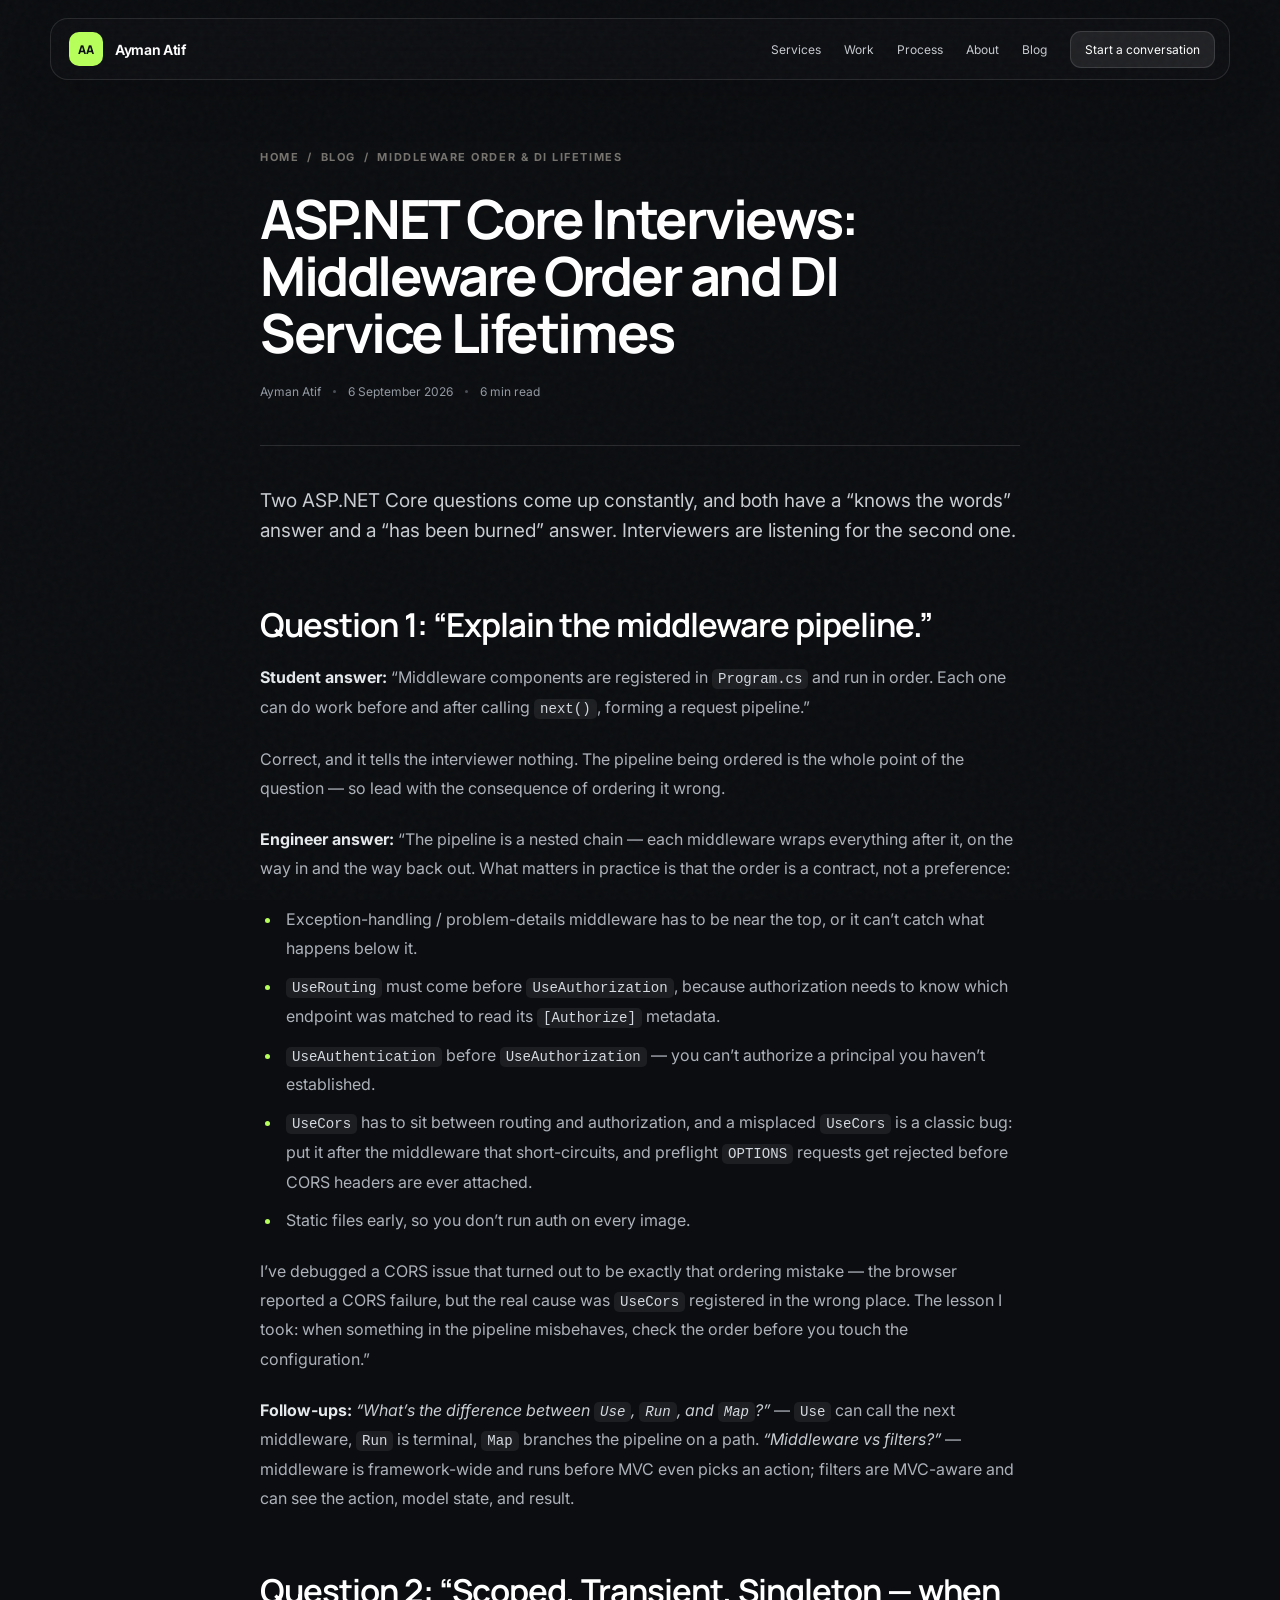
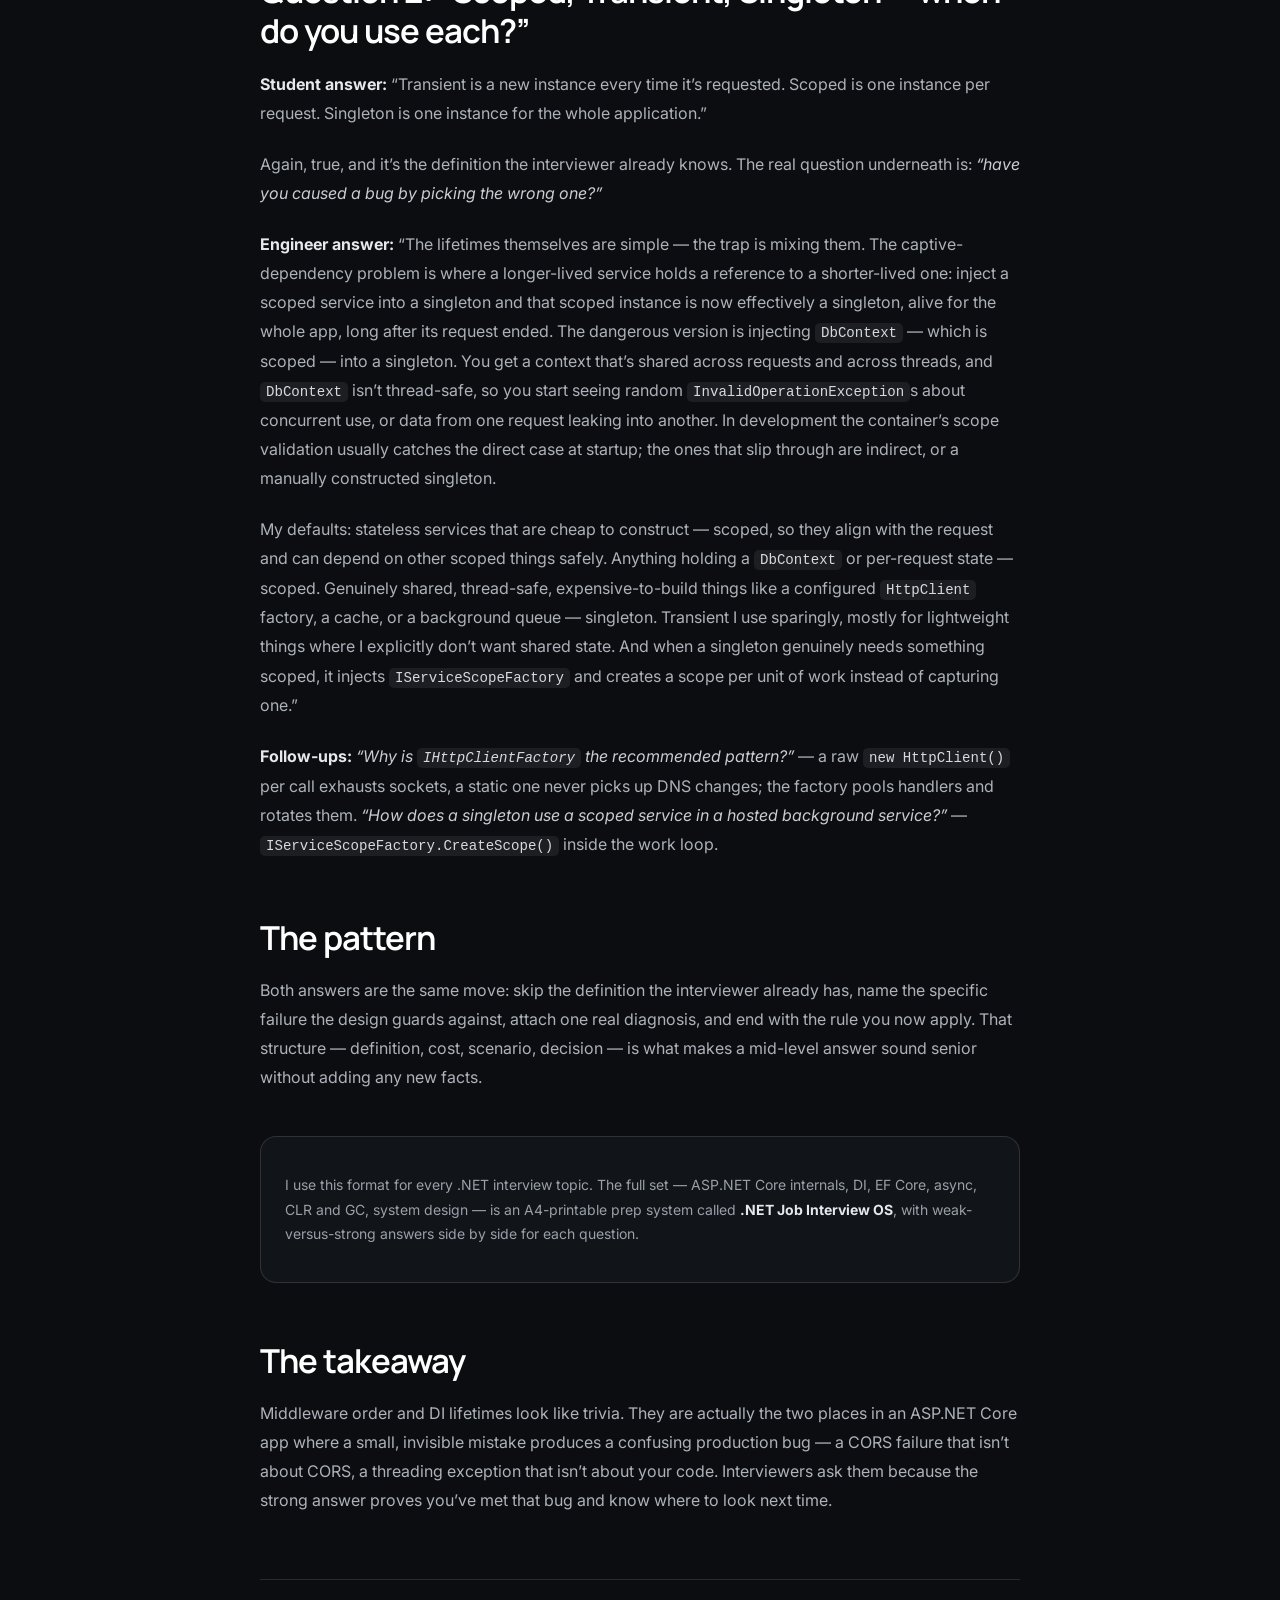
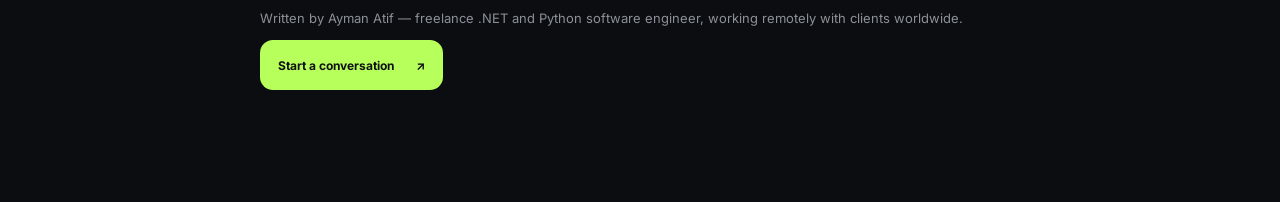
==== blog/aspnet-core-middleware-order-di-lifetimes/index.html @ d386cca2 "Add files via upload" ====
<!doctype html>
<html lang="en">
<head>
  <meta charset="utf-8" />
  <meta name="viewport" content="width=device-width, initial-scale=1" />
  <meta name="description" content="Two ASP.NET Core interview questions that expose whether you have shipped: the middleware pipeline order, and DI service lifetimes with captive dependencies. The trade-off answers that sound senior." />
  <meta name="author" content="Ayman Atif" />
  <meta name="robots" content="index, follow, max-image-preview:large, max-snippet:-1" />
  <meta name="color-scheme" content="dark light" />
  <meta name="theme-color" content="#0b0d10" />
  <meta name="keywords" content="ASP.NET Core middleware order, middleware pipeline interview question, DI service lifetimes, scoped vs transient vs singleton, captive dependency, senior .NET interview" />
  <link rel="canonical" href="https://ayman-atif.vercel.app/blog/aspnet-core-middleware-order-di-lifetimes/" />

  <meta property="og:type" content="article" />
  <meta property="og:locale" content="en_US" />
  <meta property="og:site_name" content="Ayman Atif Portfolio" />
  <meta property="og:url" content="https://ayman-atif.vercel.app/blog/aspnet-core-middleware-order-di-lifetimes/" />
  <meta property="og:title" content="ASP.NET Core Interviews: Middleware Order and DI Lifetimes" />
  <meta property="og:description" content="Two questions that expose whether you have shipped: the middleware pipeline order and service lifetimes with captive dependencies." />
  <meta property="og:image" content="https://ayman-atif.vercel.app/assets/img/ayman-atif.jpg" />
  <meta property="article:published_time" content="2026-09-06" />
  <meta property="article:modified_time" content="2026-09-06" />
  <meta property="article:author" content="Ayman Atif" />
  <meta property="article:section" content="Software Engineering" />
  <meta property="article:tag" content=".NET" />
  <meta property="article:tag" content="ASP.NET Core" />
  <meta property="article:tag" content="Technical interviews" />
  <meta name="twitter:card" content="summary_large_image" />
  <meta name="twitter:title" content="ASP.NET Core Interviews: Middleware Order and DI Lifetimes" />
  <meta name="twitter:description" content="Two questions that expose whether you have shipped: the middleware pipeline order and service lifetimes with captive dependencies." />
  <meta name="twitter:image" content="https://ayman-atif.vercel.app/assets/img/ayman-atif.jpg" />

  <title>ASP.NET Core Interviews: Middleware Order and DI Lifetimes</title>

  <link rel="icon" href="../../assets/img/favicon.svg" type="image/svg+xml" />
  <link rel="preconnect" href="https://fonts.googleapis.com" />
  <link rel="preconnect" href="https://fonts.gstatic.com" crossorigin />
  <link href="https://fonts.googleapis.com/css2?family=Inter:wght@400;500;600;700&family=Manrope:wght@500;600;700;800&display=swap" rel="stylesheet" />
  <link rel="stylesheet" href="../../assets/css/styles.css" />
  <link rel="stylesheet" href="../../assets/css/blog.css" />

  <script type="application/ld+json">
  {
    "@context": "https://schema.org",
    "@type": "BlogPosting",
    "@id": "https://ayman-atif.vercel.app/blog/aspnet-core-middleware-order-di-lifetimes/#article",
    "headline": "ASP.NET Core Interviews: Middleware Order and DI Service Lifetimes",
    "description": "Two ASP.NET Core interview questions that expose whether you have shipped: the middleware pipeline order, and DI service lifetimes with captive dependencies. The trade-off answers that sound senior.",
    "image": "https://ayman-atif.vercel.app/assets/img/ayman-atif.jpg",
    "datePublished": "2026-09-06",
    "dateModified": "2026-09-06",
    "wordCount": 1350,
    "inLanguage": "en",
    "url": "https://ayman-atif.vercel.app/blog/aspnet-core-middleware-order-di-lifetimes/",
    "author": {
      "@type": "Person",
      "name": "Ayman Atif",
      "url": "https://ayman-atif.vercel.app/",
      "jobTitle": "Freelance Software Engineer",
      "sameAs": [
        "https://www.linkedin.com/in/a95yman/",
        "https://github.com/i95compile",
        "https://medium.com/@a95yman"
      ]
    },
    "publisher": {
      "@type": "Person",
      "name": "Ayman Atif",
      "url": "https://ayman-atif.vercel.app/"
    },
    "mainEntityOfPage": { "@type": "WebPage", "@id": "https://ayman-atif.vercel.app/blog/aspnet-core-middleware-order-di-lifetimes/" },
    "isPartOf": { "@type": "Blog", "@id": "https://ayman-atif.vercel.app/blog/#blog" },
    "keywords": ["ASP.NET Core middleware order", "middleware pipeline", "DI service lifetimes", "scoped vs transient vs singleton", "captive dependency"],
    "articleSection": "Software Engineering"
  }
  </script>
  <script type="application/ld+json">
  {
    "@context": "https://schema.org",
    "@type": "BreadcrumbList",
    "itemListElement": [
      { "@type": "ListItem", "position": 1, "name": "Home", "item": "https://ayman-atif.vercel.app/" },
      { "@type": "ListItem", "position": 2, "name": "Blog", "item": "https://ayman-atif.vercel.app/blog/" },
      { "@type": "ListItem", "position": 3, "name": "ASP.NET Core Interviews: Middleware Order and DI Lifetimes", "item": "https://ayman-atif.vercel.app/blog/aspnet-core-middleware-order-di-lifetimes/" }
    ]
  }
  </script>
</head>
<body>
  <a class="skip-link" href="#main-content">Skip to main content</a>
  <div class="noise" aria-hidden="true"></div>
  <div class="cursor-glow" aria-hidden="true"></div>

  <header class="site-header">
    <a class="brand" href="../../index.html" aria-label="Ayman Atif, home">
      <span class="brand-mark" aria-hidden="true">AA</span>
      <span class="brand-copy">Ayman Atif</span>
    </a>
    <nav class="nav" aria-label="Primary navigation">
      <a href="../../index.html#services">Services</a>
      <a href="../../index.html#work">Work</a>
      <a href="../../index.html#process">Process</a>
      <a href="../../index.html#about">About</a>
      <a href="../index.html">Blog</a>
      <a class="nav-cta" href="../../index.html#contact">Start a conversation</a>
    </nav>
    <button class="menu-toggle" type="button" aria-expanded="false" aria-controls="mobile-menu" aria-label="Open menu">
      <span></span><span></span>
    </button>
  </header>

  <nav class="mobile-menu" id="mobile-menu" aria-label="Mobile navigation" aria-hidden="true">
    <a href="../../index.html#problems">Problems</a>
    <a href="../../index.html#services">Services</a>
    <a href="../../index.html#work">Selected work</a>
    <a href="../../index.html#process">How I work</a>
    <a href="../../index.html#about">About</a>
    <a href="../index.html">Blog</a>
    <a href="../../index.html#contact">Contact</a>
  </nav>

  <main id="main-content" class="section-dark blog-page">
    <article class="post">
      <nav class="post-breadcrumb" aria-label="Breadcrumb">
        <a href="../../index.html">Home</a><span aria-hidden="true">/</span>
        <a href="../index.html">Blog</a><span aria-hidden="true">/</span>
        <span>Middleware order &amp; DI lifetimes</span>
      </nav>

      <header class="post-header">
        <h1 class="post-title">ASP.NET Core Interviews: Middleware Order and DI Service Lifetimes</h1>
        <p class="post-meta">
          <span>Ayman Atif</span>
          <span class="dot" aria-hidden="true"></span>
          <time datetime="2026-09-06">6 September 2026</time>
          <span class="dot" aria-hidden="true"></span>
          <span>6 min read</span>
        </p>
      </header>

      <p class="post-lede">Two ASP.NET Core questions come up constantly, and both have a &ldquo;knows the words&rdquo; answer and a &ldquo;has been burned&rdquo; answer. Interviewers are listening for the second one.</p>

      <div class="post-body">
        <h2>Question 1: &ldquo;Explain the middleware pipeline.&rdquo;</h2>

        <p><strong>Student answer:</strong> &ldquo;Middleware components are registered in <code>Program.cs</code> and run in order. Each one can do work before and after calling <code>next()</code>, forming a request pipeline.&rdquo;</p>

        <p>Correct, and it tells the interviewer nothing. The pipeline being ordered is the whole point of the question &mdash; so lead with the consequence of ordering it wrong.</p>

        <p><strong>Engineer answer:</strong> &ldquo;The pipeline is a nested chain &mdash; each middleware wraps everything after it, on the way in and the way back out. What matters in practice is that the order is a contract, not a preference:</p>

        <ul>
          <li>Exception-handling / problem-details middleware has to be near the top, or it can&rsquo;t catch what happens below it.</li>
          <li><code>UseRouting</code> must come before <code>UseAuthorization</code>, because authorization needs to know which endpoint was matched to read its <code>[Authorize]</code> metadata.</li>
          <li><code>UseAuthentication</code> before <code>UseAuthorization</code> &mdash; you can&rsquo;t authorize a principal you haven&rsquo;t established.</li>
          <li><code>UseCors</code> has to sit between routing and authorization, and a misplaced <code>UseCors</code> is a classic bug: put it after the middleware that short-circuits, and preflight <code>OPTIONS</code> requests get rejected before CORS headers are ever attached.</li>
          <li>Static files early, so you don&rsquo;t run auth on every image.</li>
        </ul>

        <p>I&rsquo;ve debugged a CORS issue that turned out to be exactly that ordering mistake &mdash; the browser reported a CORS failure, but the real cause was <code>UseCors</code> registered in the wrong place. The lesson I took: when something in the pipeline misbehaves, check the order before you touch the configuration.&rdquo;</p>

        <p><strong>Follow-ups:</strong> <em>&ldquo;What&rsquo;s the difference between <code>Use</code>, <code>Run</code>, and <code>Map</code>?&rdquo;</em> &mdash; <code>Use</code> can call the next middleware, <code>Run</code> is terminal, <code>Map</code> branches the pipeline on a path. <em>&ldquo;Middleware vs filters?&rdquo;</em> &mdash; middleware is framework-wide and runs before MVC even picks an action; filters are MVC-aware and can see the action, model state, and result.</p>

        <h2>Question 2: &ldquo;Scoped, Transient, Singleton &mdash; when do you use each?&rdquo;</h2>

        <p><strong>Student answer:</strong> &ldquo;Transient is a new instance every time it&rsquo;s requested. Scoped is one instance per request. Singleton is one instance for the whole application.&rdquo;</p>

        <p>Again, true, and it&rsquo;s the definition the interviewer already knows. The real question underneath is: <em>&ldquo;have you caused a bug by picking the wrong one?&rdquo;</em></p>

        <p><strong>Engineer answer:</strong> &ldquo;The lifetimes themselves are simple &mdash; the trap is mixing them. The captive-dependency problem is where a longer-lived service holds a reference to a shorter-lived one: inject a scoped service into a singleton and that scoped instance is now effectively a singleton, alive for the whole app, long after its request ended. The dangerous version is injecting <code>DbContext</code> &mdash; which is scoped &mdash; into a singleton. You get a context that&rsquo;s shared across requests and across threads, and <code>DbContext</code> isn&rsquo;t thread-safe, so you start seeing random <code>InvalidOperationException</code>s about concurrent use, or data from one request leaking into another. In development the container&rsquo;s scope validation usually catches the direct case at startup; the ones that slip through are indirect, or a manually constructed singleton.</p>

        <p>My defaults: stateless services that are cheap to construct &mdash; scoped, so they align with the request and can depend on other scoped things safely. Anything holding a <code>DbContext</code> or per-request state &mdash; scoped. Genuinely shared, thread-safe, expensive-to-build things like a configured <code>HttpClient</code> factory, a cache, or a background queue &mdash; singleton. Transient I use sparingly, mostly for lightweight things where I explicitly don&rsquo;t want shared state. And when a singleton genuinely needs something scoped, it injects <code>IServiceScopeFactory</code> and creates a scope per unit of work instead of capturing one.&rdquo;</p>

        <p><strong>Follow-ups:</strong> <em>&ldquo;Why is <code>IHttpClientFactory</code> the recommended pattern?&rdquo;</em> &mdash; a raw <code>new HttpClient()</code> per call exhausts sockets, a static one never picks up DNS changes; the factory pools handlers and rotates them. <em>&ldquo;How does a singleton use a scoped service in a hosted background service?&rdquo;</em> &mdash; <code>IServiceScopeFactory.CreateScope()</code> inside the work loop.</p>

        <h2>The pattern</h2>

        <p>Both answers are the same move: skip the definition the interviewer already has, name the specific failure the design guards against, attach one real diagnosis, and end with the rule you now apply. That structure &mdash; definition, cost, scenario, decision &mdash; is what makes a mid-level answer sound senior without adding any new facts.</p>

        <div class="post-note">
          <p>I use this format for every .NET interview topic. The full set &mdash; ASP.NET Core internals, DI, EF Core, async, CLR and GC, system design &mdash; is an A4-printable prep system called <a href="https://yaman95.gumroad.com/l/dotnet-job-interview-os" target="_blank" rel="noreferrer"><strong>.NET Job Interview OS</strong></a>, with weak-versus-strong answers side by side for each question.</p>
        </div>

        <h2>The takeaway</h2>

        <p>Middleware order and DI lifetimes look like trivia. They are actually the two places in an ASP.NET Core app where a small, invisible mistake produces a confusing production bug &mdash; a CORS failure that isn&rsquo;t about CORS, a threading exception that isn&rsquo;t about your code. Interviewers ask them because the strong answer proves you&rsquo;ve met that bug and know where to look next time.</p>
      </div>

      <footer class="post-end">
        <p>Written by Ayman Atif &mdash; freelance .NET and Python software engineer, working remotely with clients worldwide.</p>
        <a class="button button-primary" href="../../index.html#contact">Start a conversation <span aria-hidden="true">&#8599;</span></a>
      </footer>
    </article>
  </main>

  <script src="https://cdn.jsdelivr.net/npm/gsap@3.12.5/dist/gsap.min.js" defer></script>
  <script src="../../assets/js/script.js" defer></script>
</body>
</html>
---- assets/css/styles.css ----
:root {
  --bg: #0b0d10;
  --bg-soft: #111419;
  --ink-bg: #15181d;
  --paper: #f1efe9;
  --paper-deep: #e8e5dd;
  --ink: #141517;
  --muted: #9da2aa;
  --paper-muted: #6e6c68;
  --line: rgba(255, 255, 255, .12);
  --line-dark: rgba(20, 21, 23, .14);
  --accent: #b7ff5a;
  --accent-blue: #b9d7ff;
  --radius: 24px;
  --max: 1240px;
}

* { box-sizing: border-box; }
html { overflow-x: clip; scroll-behavior: smooth; scroll-padding-top: 100px; }
body {
  margin: 0;
  min-width: 320px;
  overflow-x: clip;
  background: var(--bg);
  color: #fff;
  font-family: Inter, system-ui, -apple-system, BlinkMacSystemFont, "Segoe UI", sans-serif;
  -webkit-font-smoothing: antialiased;
}
body.menu-open { overflow: hidden; }
img, svg { display: block; max-width: 100%; }
a { color: inherit; text-decoration: none; }
button { font: inherit; }
::selection { background: var(--accent); color: var(--bg); }

:focus-visible {
  outline: 2px solid var(--accent);
  outline-offset: 4px;
}

.skip-link {
  position: fixed;
  z-index: 200;
  top: 12px;
  left: 12px;
  padding: 11px 15px;
  border-radius: 10px;
  background: var(--accent);
  color: var(--bg);
  font-size: 13px;
  font-weight: 700;
  transform: translateY(-150%);
  transition: transform .2s ease;
}
.skip-link:focus { transform: translateY(0); }

.noise {
  position: fixed;
  z-index: 100;
  inset: 0;
  opacity: .035;
  pointer-events: none;
  background-image: url("data:image/svg+xml,%3Csvg viewBox='0 0 180 180' xmlns='http://www.w3.org/2000/svg'%3E%3Cfilter id='n'%3E%3CfeTurbulence type='fractalNoise' baseFrequency='.9' numOctaves='2' stitchTiles='stitch'/%3E%3C/filter%3E%3Crect width='100%25' height='100%25' filter='url(%23n)' opacity='.85'/%3E%3C/svg%3E");
}
.cursor-glow {
  position: fixed;
  z-index: 101;
  top: 0;
  left: 0;
  width: 38px;
  height: 38px;
  border: 1px solid rgba(183, 255, 90, .62);
  border-radius: 50%;
  opacity: 0;
  pointer-events: none;
  background: radial-gradient(circle, rgba(183, 255, 90, .11) 0, rgba(183, 255, 90, .035) 42%, transparent 70%);
  box-shadow:
    0 0 0 1px rgba(7, 9, 11, .28),
    inset 0 0 0 1px rgba(255, 255, 255, .08),
    0 8px 26px rgba(183, 255, 90, .1);
  transform: translate(-50%, -50%);
  transition:
    width .22s cubic-bezier(.2, .8, .2, 1),
    height .22s cubic-bezier(.2, .8, .2, 1),
    border-color .2s ease,
    background .2s ease,
    box-shadow .2s ease,
    opacity .18s ease;
  will-change: transform, opacity;
}
.cursor-glow::before {
  position: absolute;
  top: 50%;
  left: 50%;
  width: 3px;
  height: 3px;
  border-radius: 50%;
  background: #b7ff5a;
  box-shadow: 0 0 8px rgba(183, 255, 90, .65);
  content: "";
  transform: translate(-50%, -50%);
}
.cursor-glow::after {
  position: absolute;
  inset: 6px;
  border: 1px solid rgba(255, 255, 255, .08);
  border-radius: inherit;
  content: "";
}
.cursor-glow.is-interactive {
  width: 56px;
  height: 56px;
  border-color: rgba(183, 255, 90, .9);
  background: radial-gradient(circle, rgba(183, 255, 90, .16), rgba(183, 255, 90, .035) 48%, transparent 72%);
  box-shadow:
    0 0 0 1px rgba(7, 9, 11, .32),
    inset 0 0 0 1px rgba(255, 255, 255, .1),
    0 10px 34px rgba(183, 255, 90, .15);
}
.cursor-glow.is-pressed {
  width: 30px;
  height: 30px;
}

.container {
  position: relative;
  z-index: 2;
  width: min(var(--max), calc(100% - 48px));
  margin: 0 auto;
}
.section-dark { background: var(--bg); color: #fff; }
.section-light { background: var(--paper); color: var(--ink); }
.section-ink { background: var(--ink-bg); color: #fff; }
.section-index,
.eyebrow,
.project-type {
  margin: 0;
  color: #76736e;
  font-size: 11px;
  font-weight: 700;
  letter-spacing: .16em;
  text-transform: uppercase;
}
.light-index { color: #737a83; }

.site-header {
  position: fixed;
  z-index: 80;
  top: 18px;
  left: 50%;
  display: flex;
  width: min(1180px, calc(100% - 28px));
  height: 62px;
  align-items: center;
  justify-content: space-between;
  padding: 0 14px 0 18px;
  border: 1px solid rgba(255, 255, 255, .11);
  border-radius: 18px;
  background: rgba(15, 17, 20, .76);
  box-shadow: 0 15px 50px rgba(0, 0, 0, .16);
  backdrop-filter: blur(18px);
  transform: translateX(-50%);
  transition: transform .35s ease, background .35s ease;
}
.brand { display: flex; align-items: center; gap: 12px; font-weight: 650; letter-spacing: -.02em; }
.brand-mark {
  display: grid;
  width: 34px;
  height: 34px;
  place-items: center;
  border-radius: 10px;
  background: var(--accent);
  color: var(--bg);
  font-family: Manrope, sans-serif;
  font-size: 12px;
  font-weight: 800;
}
.brand-copy { font-size: 14px; }
.nav { display: flex; align-items: center; gap: 23px; color: #c7cbd0; font-size: 12px; }
.nav a, .footer-links a, .hero-links a { transition: color .2s ease; }
.nav a:hover, .footer-links a:hover, .hero-links a:hover { color: #fff; }
.nav-cta {
  padding: 10px 14px;
  border: 1px solid rgba(255, 255, 255, .12);
  border-radius: 11px;
  background: rgba(255, 255, 255, .08);
  color: #fff !important;
}
.menu-toggle {
  position: relative;
  display: none;
  width: 42px;
  height: 42px;
  border: 0;
  background: transparent;
  cursor: pointer;
}
.menu-toggle span {
  position: absolute;
  left: 11px;
  width: 19px;
  height: 1px;
  background: #fff;
  transition: transform .25s ease;
}
.menu-toggle span:first-child { top: 16px; }
.menu-toggle span:last-child { top: 24px; }
.menu-toggle[aria-expanded="true"] span:first-child { transform: translateY(4px) rotate(45deg); }
.menu-toggle[aria-expanded="true"] span:last-child { transform: translateY(-4px) rotate(-45deg); }
.mobile-menu {
  position: fixed;
  z-index: 70;
  inset: 0;
  display: flex;
  visibility: hidden;
  flex-direction: column;
  gap: 24px;
  padding: 118px 28px 40px;
  background: rgba(11, 13, 16, .98);
  font: 700 34px/1.08 Manrope, sans-serif;
  opacity: 0;
  transform: translateY(-12px);
  transition: visibility .25s, opacity .25s ease, transform .25s ease;
}
.mobile-menu.is-open { visibility: visible; opacity: 1; transform: translateY(0); }
.mobile-menu a:last-child { margin-top: 16px; color: var(--accent); }

.hero {
  position: relative;
  display: flex;
  min-height: 100svh;
  align-items: center;
  overflow: hidden;
  padding: 130px 0 90px;
}
.hero::after {
  position: absolute;
  inset: auto 0 0;
  height: 150px;
  background: linear-gradient(to top, var(--bg), transparent);
  content: "";
  pointer-events: none;
}
.hero-grid {
  display: grid;
  grid-template-columns: minmax(0, 1.1fr) minmax(360px, .72fr);
  gap: clamp(45px, 7vw, 96px);
  align-items: center;
}
.hero-copy { position: relative; z-index: 3; padding-top: 24px; }
.eyebrow { color: #a8adb5; }
.eyebrow span { padding: 0 4px; color: var(--accent); }
.hero-title {
  max-width: 850px;
  margin: 23px 0 28px;
  font: 700 clamp(52px, 6.25vw, 91px)/.96 Manrope, sans-serif;
  letter-spacing: -.064em;
}
.title-line { display: block; overflow: hidden; padding: 0 .05em .08em 0; }
.title-line > span { display: block; }
.accent-line { color: var(--accent); }
.hero-lead {
  max-width: 690px;
  margin: 0;
  color: #a9afb7;
  font-size: 16px;
  line-height: 1.76;
}
.hero-actions, .contact-actions { display: flex; flex-wrap: wrap; gap: 12px; margin-top: 31px; }
.button {
  display: inline-flex;
  min-height: 50px;
  align-items: center;
  justify-content: center;
  gap: 22px;
  padding: 0 17px;
  border: 1px solid transparent;
  border-radius: 13px;
  font-size: 12px;
  font-weight: 700;
  transition: transform .2s ease, background .2s ease, color .2s ease, border-color .2s ease;
}
.button:hover { transform: translateY(-2px); }
.button-primary { background: var(--accent); color: #101215; }
.button-primary:hover { background: #c8ff83; }
.button-ghost { border-color: rgba(255, 255, 255, .14); background: rgba(255, 255, 255, .045); color: #fff; }
.button-ghost:hover { border-color: rgba(255, 255, 255, .26); background: rgba(255, 255, 255, .08); }
.button-dark { background: var(--ink); color: #fff; }
.hero-credibility {
  display: grid;
  grid-template-columns: 1.2fr .7fr 1fr;
  max-width: 690px;
  margin-top: 38px;
  border-top: 1px solid var(--line);
  border-bottom: 1px solid var(--line);
}
.hero-credibility > div {
  display: flex;
  min-height: 84px;
  flex-direction: column;
  justify-content: center;
  padding: 12px 20px;
  border-right: 1px solid var(--line);
}
.hero-credibility > div:first-child { padding-left: 0; }
.hero-credibility > div:last-child { border: 0; }
.hero-credibility strong { color: #edf0f2; font: 600 14px/1.3 Manrope, sans-serif; }
.hero-credibility .experience-mark { flex-direction: row; align-items: center; justify-content: flex-start; gap: 12px; }
.experience-mark strong { color: var(--accent); font: 700 38px/.9 Manrope, sans-serif; letter-spacing: -.05em; }
.experience-mark span { color: #9299a2; font-size: 10px; line-height: 1.4; text-transform: uppercase; }
.meta-label { margin-bottom: 7px; color: #6f7680; font-size: 9px; letter-spacing: .12em; text-transform: uppercase; }
.hero-links { display: flex; gap: 18px; align-items: center; margin-top: 17px; color: #808790; font-size: 10px; }
.hero-links a { color: #c9cdd2; font-weight: 600; }
.hero-links > span { margin-left: auto; }

.portrait-stage { position: relative; z-index: 2; min-height: 665px; perspective: 1100px; }
.portrait-frame {
  position: absolute;
  z-index: 2;
  inset: 4% 8% 3% 7%;
  overflow: hidden;
  margin: 0;
  border: 1px solid rgba(255, 255, 255, .15);
  border-radius: 150px 22px 150px 22px;
  background: #d7d5ce;
  box-shadow: 0 45px 100px rgba(0, 0, 0, .38);
  transform: none;
  transform-origin: center;
}
.portrait-frame::before {
  position: absolute;
  z-index: 1;
  inset: 0;
  background: linear-gradient(180deg, transparent 50%, rgba(10, 12, 15, .78) 100%);
  content: "";
  pointer-events: none;
}
.portrait-frame img { width: 100%; height: 100%; object-fit: cover; object-position: 50% 35%; filter: saturate(.82) contrast(1.03); }
.portrait-frame figcaption {
  position: absolute;
  z-index: 2;
  right: 24px;
  bottom: 22px;
  left: 24px;
  display: flex;
  align-items: center;
  color: rgba(255, 255, 255, .76);
  font-size: 8px;
  font-style: normal;
  font-weight: 700;
  letter-spacing: .12em;
  text-transform: uppercase;
}
.portrait-frame figcaption i { flex: 1; height: 1px; margin: 0 7px; background: rgba(255, 255, 255, .24); }
.portrait-card {
  position: absolute;
  z-index: 4;
  max-width: 195px;
  padding: 11px 13px;
  border: 1px solid rgba(255, 255, 255, .13);
  border-radius: 12px;
  background: rgba(22, 25, 30, .9);
  box-shadow: 0 22px 55px rgba(0, 0, 0, .3);
  color: #c8ccd2;
  font-size: 10px;
  line-height: 1.45;
  backdrop-filter: blur(12px);
}
.card-availability { top: 12%; left: -2%; }
.card-availability span { display: inline-block; width: 6px; height: 6px; margin-right: 6px; border-radius: 50%; background: var(--accent); box-shadow: 0 0 0 5px rgba(183, 255, 90, .08); }
.card-role { right: -3%; bottom: 10%; }
.portrait-orbit {
  position: absolute;
  z-index: 1;
  inset: -1% 0 0 -2%;
  border: 1px solid rgba(183, 255, 90, .14);
  border-radius: 50%;
  transform: rotate(-18deg) scale(.92);
}
.hero-orbit { position: absolute; border: 1px solid rgba(255, 255, 255, .045); border-radius: 50%; pointer-events: none; }
.orbit-a { top: -240px; right: -280px; width: 760px; height: 760px; }
.orbit-b { top: 30px; right: -80px; width: 480px; height: 480px; }
.hero-scroll-hint {
  position: absolute;
  z-index: 3;
  bottom: 23px;
  left: 50%;
  display: flex;
  align-items: center;
  gap: 12px;
  color: #626970;
  font-size: 9px;
  letter-spacing: .13em;
  text-transform: uppercase;
  transform: translateX(-50%);
}
.hero-scroll-hint i { position: relative; width: 32px; height: 1px; overflow: hidden; background: #626970; }
.hero-scroll-hint i::after { position: absolute; inset: 0; background: #d3d6db; animation: scan 1.8s infinite ease-in-out; content: ""; }
@keyframes scan { from { transform: translateX(-100%); } to { transform: translateX(100%); } }

.problems { overflow: hidden; padding: 155px 0 145px; }
.problems-layout { display: grid; grid-template-columns: .77fr 1.23fr; gap: clamp(60px, 9vw, 130px); }
.problems-intro { position: sticky; top: 135px; align-self: start; }
.problems-intro h2 {
  margin: 27px 0 23px;
  font: 650 clamp(46px, 5.1vw, 72px)/1.02 Manrope, sans-serif;
  letter-spacing: -.055em;
}
.problems-intro > p { max-width: 460px; margin: 0; color: var(--paper-muted); font-size: 14px; line-height: 1.75; }
.audience-note { display: grid; grid-template-columns: 50px 1fr; gap: 16px; margin-top: 50px; padding-top: 20px; border-top: 1px solid var(--line-dark); }
.audience-note span { color: #99958e; font-size: 9px; letter-spacing: .12em; text-transform: uppercase; }
.audience-note p { margin: 0; color: #54534f; font-size: 12px; line-height: 1.6; }
.problem-stream { border-top: 1px solid var(--line-dark); }
.problem-line {
  display: grid;
  grid-template-columns: 42px 1fr;
  gap: 8px 20px;
  min-height: 215px;
  align-content: center;
  padding: 28px 0;
  border-bottom: 1px solid var(--line-dark);
}
.problem-line > span { grid-row: 1 / 3; padding-top: 7px; color: #9c9891; font-size: 10px; }
.problem-line h3 { margin: 0; font: 600 clamp(24px, 2.4vw, 33px)/1.2 Manrope, sans-serif; letter-spacing: -.035em; }
.problem-line p { max-width: 610px; margin: 0; color: var(--paper-muted); font-size: 12px; line-height: 1.68; }

.services { padding: 145px 0 135px; }
.section-heading { display: grid; grid-template-columns: 1.25fr .75fr; gap: 70px; align-items: end; }
.services-heading h2 {
  max-width: 830px;
  margin: 25px 0 0;
  font: 650 clamp(48px, 5.8vw, 78px)/1 Manrope, sans-serif;
  letter-spacing: -.058em;
}
.services-heading > p { max-width: 450px; margin: 0 0 8px; color: #949ba4; font-size: 13px; line-height: 1.72; }
.service-list { margin-top: 85px; border-top: 1px solid var(--line); }
.service-row {
  display: grid;
  grid-template-columns: 52px 1.1fr .9fr;
  gap: 30px;
  min-height: 175px;
  align-items: center;
  padding: 30px 0;
  border-bottom: 1px solid var(--line);
  transition: background .3s ease, padding .3s ease;
}
.service-row:hover { padding-right: 18px; padding-left: 18px; background: rgba(255, 255, 255, .025); }
.service-no { color: #656c75; font-size: 10px; }
.service-row h3 { margin: 0 0 10px; font: 600 clamp(24px, 2.5vw, 32px)/1.15 Manrope, sans-serif; letter-spacing: -.035em; }
.service-row div p { max-width: 520px; margin: 0; color: #a5abb3; font-size: 12px; line-height: 1.6; }
.service-detail { max-width: 470px; margin: 0; color: #7f8690; font-size: 11px; line-height: 1.7; }

.work-intro { padding: 140px 0 105px; }
.work-intro-grid { display: grid; grid-template-columns: 1.1fr .9fr; gap: 80px; align-items: end; }
.work-intro h2 {
  max-width: 820px;
  margin: 29px 0 0;
  font: 650 clamp(54px, 6.5vw, 90px)/.96 Manrope, sans-serif;
  letter-spacing: -.062em;
}
.work-intro-grid > p { max-width: 480px; margin: 0 0 8px; color: #979da5; font-size: 14px; line-height: 1.78; }

.flagship { padding: 110px 0 145px; overflow: hidden; }
.flagship-grid { display: grid; grid-template-columns: .88fr 1.12fr; gap: 75px; align-items: center; min-height: 830px; }
.confidential-label { margin: 0; color: #aeb4bc; font-size: 10px; font-weight: 700; letter-spacing: .15em; text-transform: uppercase; }
.confidential-label span { display: inline-block; width: 7px; height: 7px; margin-right: 7px; border-radius: 50%; background: var(--accent); }
.flagship-copy h2 {
  margin: 22px 0 24px;
  font: 700 clamp(52px, 5.5vw, 78px)/.98 Manrope, sans-serif;
  letter-spacing: -.06em;
}
.flagship-lead { max-width: 580px; margin: 0; color: #a8aeb6; font-size: 15px; line-height: 1.72; }
.ownership-note { margin: 30px 0 35px; padding: 20px 21px; border-left: 2px solid var(--accent); background: rgba(183, 255, 90, .035); }
.ownership-note strong { color: #e8ebed; font-size: 12px; }
.ownership-note p { margin: 8px 0 0; color: #878e97; font-size: 11px; line-height: 1.6; }
.case-facts { margin: 0 0 35px; border-top: 1px solid var(--line); }
.case-facts > div { display: grid; grid-template-columns: 88px 1fr; gap: 18px; padding: 16px 0; border-bottom: 1px solid var(--line); }
.case-facts span { color: #6e757e; font-size: 9px; letter-spacing: .1em; text-transform: uppercase; }
.case-facts p { margin: 0; color: #aeb4bb; font-size: 11px; line-height: 1.6; }
.text-link { padding-bottom: 6px; border-bottom: 1px solid rgba(255, 255, 255, .26); font-size: 11px; font-weight: 700; }

.system-visual { position: relative; min-height: 700px; }
.system-visual::before {
  position: absolute;
  inset: 8%;
  border-radius: 50%;
  background: radial-gradient(circle, rgba(183, 255, 90, .055), transparent 62%);
  content: "";
}
.system-orbit { position: absolute; top: 50%; left: 50%; border: 1px solid rgba(255, 255, 255, .08); border-radius: 50%; transform: translate(-50%, -50%); }
.system-orbit::before, .system-orbit::after { position: absolute; width: 5px; height: 5px; border-radius: 50%; background: var(--accent); content: ""; box-shadow: 0 0 18px rgba(183, 255, 90, .65); }
.orbit-one { width: 520px; height: 520px; }
.orbit-one::before { top: 46px; left: 78px; }
.orbit-one::after { right: 51px; bottom: 105px; }
.orbit-two { width: 650px; height: 650px; border-color: rgba(255, 255, 255, .045); }
.orbit-two::before { top: 50%; left: -2px; }
.orbit-two::after { top: 15%; right: 105px; background: var(--accent-blue); }
.system-core {
  position: absolute;
  z-index: 3;
  top: 50%;
  left: 50%;
  display: flex;
  width: 260px;
  height: 260px;
  flex-direction: column;
  align-items: center;
  justify-content: center;
  padding: 25px;
  border: 1px solid rgba(183, 255, 90, .25);
  border-radius: 50%;
  background: #191d22;
  box-shadow: 0 35px 90px rgba(0, 0, 0, .35), inset 0 0 60px rgba(183, 255, 90, .025);
  text-align: center;
  transform: translate(-50%, -50%);
}
.core-kicker { margin-bottom: 15px; color: var(--accent); font-size: 8px; font-weight: 700; letter-spacing: .13em; text-transform: uppercase; }
.system-core strong { font: 600 23px/1.16 Manrope, sans-serif; letter-spacing: -.035em; }
.system-core small { margin-top: 14px; color: #757d86; font-size: 8px; }
.system-node {
  position: absolute;
  z-index: 4;
  display: grid;
  width: 190px;
  min-height: 105px;
  align-content: center;
  padding: 14px 16px;
  border: 1px solid rgba(255, 255, 255, .12);
  border-radius: 14px;
  background: rgba(20, 23, 28, .9);
  box-shadow: 0 22px 60px rgba(0, 0, 0, .28);
  backdrop-filter: blur(10px);
}
.system-node span { margin-bottom: 9px; color: #68717a; font-size: 8px; }
.system-node strong { font: 600 15px Manrope, sans-serif; }
.system-node small { margin-top: 7px; color: #777f89; font-size: 8px; }
.node-import { top: 12%; left: 0; }
.node-analysis { top: 10%; right: 0; }
.node-documents { bottom: 10%; left: 0; }
.node-access { right: 0; bottom: 10%; }
.system-paths { position: absolute; z-index: 1; inset: 4% 0; width: 100%; height: 92%; overflow: visible; }
.system-paths path { fill: none; stroke: rgba(183, 255, 90, .16); stroke-width: 1.2; stroke-dasharray: 5 8; }
.pulse { position: absolute; z-index: 2; width: 8px; height: 8px; border-radius: 50%; background: var(--accent); box-shadow: 0 0 0 8px rgba(183, 255, 90, .06); }
.pulse-a { top: 30%; left: 31%; }
.pulse-b { right: 30%; bottom: 30%; background: var(--accent-blue); }

.production-story {
  display: grid;
  grid-template-columns: 1.05fr .95fr .95fr;
  gap: 0;
  margin-top: 70px;
  border-top: 1px solid var(--line);
  border-bottom: 1px solid var(--line);
}
.story-heading, .production-story article { min-height: 300px; padding: 35px 32px; border-right: 1px solid var(--line); }
.story-heading { padding-left: 0; }
.production-story article:last-child { border: 0; padding-right: 0; }
.story-heading h3 { max-width: 380px; margin: 67px 0 0; font: 600 29px/1.14 Manrope, sans-serif; letter-spacing: -.04em; }
.production-story article > span { color: #656d76; font-size: 9px; }
.production-story article h4 { margin: 66px 0 14px; font: 600 21px/1.2 Manrope, sans-serif; letter-spacing: -.03em; }
.production-story article p { margin: 0; color: #8e959e; font-size: 11px; line-height: 1.7; }

.process { padding: 155px 0 145px; }
.process-grid { display: grid; grid-template-columns: .78fr 1.22fr; gap: 110px; }
.process-sticky { position: sticky; top: 135px; align-self: start; }
.process-sticky h2 {
  margin: 27px 0 22px;
  font: 650 clamp(46px, 5.3vw, 72px)/1 Manrope, sans-serif;
  letter-spacing: -.057em;
}
.process-sticky > p { max-width: 450px; margin: 0; color: var(--paper-muted); font-size: 13px; line-height: 1.75; }
.process-progress { width: 100%; height: 2px; margin-top: 38px; overflow: hidden; background: rgba(20, 21, 23, .1); }
.process-progress i { display: block; width: 100%; height: 100%; background: var(--ink); transform: scaleX(0); transform-origin: left; }
.process-steps { margin: 0; padding: 0; border-top: 1px solid var(--line-dark); list-style: none; }
.process-step {
  display: grid;
  grid-template-columns: 60px 1fr;
  gap: 22px;
  min-height: 205px;
  align-content: center;
  padding: 30px 0;
  border-bottom: 1px solid var(--line-dark);
  opacity: 1;
  transition: opacity .3s ease;
}
.js .process-step { opacity: .7; }
.process-step.is-active { opacity: 1; }
.process-step > span { padding-top: 6px; color: #96928c; font-size: 9px; }
.process-step h3 { margin: 0 0 13px; font: 600 clamp(27px, 2.8vw, 38px)/1.1 Manrope, sans-serif; letter-spacing: -.04em; }
.process-step p { max-width: 590px; margin: 0; color: var(--paper-muted); font-size: 12px; line-height: 1.7; }

.automation { padding: 150px 0 140px; overflow: hidden; }
.automation-grid { display: grid; grid-template-columns: .8fr 1.2fr; gap: 90px; align-items: center; }
.automation-copy h2 {
  max-width: 600px;
  margin: 27px 0 24px;
  font: 650 clamp(49px, 5.5vw, 74px)/1 Manrope, sans-serif;
  letter-spacing: -.058em;
}
.automation-copy > p { max-width: 480px; margin: 0; color: #959ca5; font-size: 13px; line-height: 1.75; }
.automation-examples { margin: 38px 0 0; padding: 0; border-top: 1px solid var(--line); list-style: none; }
.automation-examples li { position: relative; padding: 15px 0 15px 22px; border-bottom: 1px solid var(--line); color: #b6bbc2; font-size: 11px; line-height: 1.5; }
.automation-examples li::before { position: absolute; top: 21px; left: 2px; width: 5px; height: 5px; border-radius: 50%; background: var(--accent); content: ""; }
.automation-visual { display: grid; grid-template-columns: 1fr 46px 1fr 46px 1fr; align-items: center; min-height: 500px; }
.flow-stage {
  position: relative;
  min-height: 350px;
  overflow: hidden;
  padding: 24px 20px;
  border: 1px solid var(--line);
  border-radius: 19px;
  background: #13161b;
  box-shadow: 0 30px 70px rgba(0, 0, 0, .22);
}
.flow-stage > span { color: #6f7780; font-size: 8px; font-weight: 700; letter-spacing: .12em; }
.flow-stage > strong { display: block; margin-top: 28px; font: 600 17px/1.35 Manrope, sans-serif; }
.flow-arrow { height: 1px; overflow: hidden; background: rgba(255, 255, 255, .13); }
.flow-arrow i { display: block; width: 45%; height: 100%; background: var(--accent); transform: translateX(-100%); }
.file-stack { position: absolute; right: 20px; bottom: 28px; left: 20px; height: 145px; }
.file-stack i { position: absolute; right: 0; bottom: 0; left: 0; height: 112px; border: 1px solid rgba(255, 255, 255, .11); border-radius: 10px; background: #1d2127; }
.file-stack i:nth-child(1) { transform: translateY(-28px) rotate(-4deg); opacity: .55; }
.file-stack i:nth-child(2) { transform: translateY(-14px) rotate(3deg); opacity: .72; }
.file-stack i:nth-child(3)::before, .file-stack i:nth-child(3)::after { position: absolute; right: 15px; left: 15px; height: 1px; background: rgba(255, 255, 255, .1); content: ""; }
.file-stack i:nth-child(3)::before { top: 34px; }
.file-stack i:nth-child(3)::after { top: 67px; }
.rule-lines { position: absolute; right: 20px; bottom: 37px; left: 20px; display: grid; gap: 13px; }
.rule-lines i { position: relative; display: block; height: 36px; border: 1px solid rgba(255, 255, 255, .1); border-radius: 8px; background: #1c2026; }
.rule-lines i::before { position: absolute; top: 50%; left: 12px; width: 7px; height: 7px; border-radius: 50%; background: var(--accent-blue); content: ""; transform: translateY(-50%); }
.rule-lines i::after { position: absolute; top: 50%; right: 14px; left: 31px; height: 1px; background: rgba(255, 255, 255, .12); content: ""; }
.flow-automated { border-color: rgba(183, 255, 90, .2); background: linear-gradient(145deg, #14181b, #192018); }
.status-ring { position: absolute; right: 50%; bottom: 45px; width: 130px; height: 130px; border: 1px solid rgba(183, 255, 90, .22); border-radius: 50%; transform: translateX(50%); }
.status-ring::before, .status-ring::after { position: absolute; border: 1px solid rgba(183, 255, 90, .12); border-radius: 50%; content: ""; }
.status-ring::before { inset: 17px; }
.status-ring::after { inset: 36px; background: rgba(183, 255, 90, .04); }
.status-ring i { position: absolute; z-index: 2; top: 50%; left: 50%; width: 9px; height: 9px; border-radius: 50%; background: var(--accent); box-shadow: 0 0 24px rgba(183, 255, 90, .55); transform: translate(-50%, -50%); }

.invoice { overflow: hidden; padding: 145px 0; }
.invoice-grid { display: grid; grid-template-columns: 1.12fr .88fr; gap: 90px; align-items: center; }
.invoice-visual { overflow: hidden; min-height: 455px; border: 1px solid rgba(20, 21, 23, .14); border-radius: 23px; background: #161a1f; box-shadow: 0 35px 80px rgba(20, 21, 23, .2); color: #fff; transform: rotate(-1.5deg); }
.invoice-topbar { display: flex; min-height: 54px; align-items: center; justify-content: space-between; padding: 0 20px; border-bottom: 1px solid rgba(255, 255, 255, .08); color: #a8afb8; font-size: 10px; }
.invoice-topbar i { padding: 6px 9px; border-radius: 99px; background: rgba(183, 255, 90, .08); color: var(--accent); font-size: 8px; font-style: normal; }
.pipeline { display: grid; grid-template-columns: 1fr 24px 1fr 24px 1fr 24px 1fr; align-items: center; padding: 70px 24px 54px; }
.pipeline div { display: grid; min-height: 120px; place-content: center; padding: 12px; border: 1px solid rgba(255, 255, 255, .1); border-radius: 13px; background: #1d2228; text-align: center; }
.pipeline span { font: 600 13px Manrope, sans-serif; }
.pipeline small { margin-top: 8px; color: #707985; font-size: 7px; }
.pipeline > i { height: 1px; background: rgba(183, 255, 90, .35); }
.invoice-details { display: grid; grid-template-columns: repeat(3, 1fr); margin: 0 24px; border-top: 1px solid rgba(255, 255, 255, .09); }
.invoice-details div { display: grid; gap: 9px; padding: 19px 14px; border-right: 1px solid rgba(255, 255, 255, .09); }
.invoice-details div:last-child { border: 0; }
.invoice-details span { color: #68717b; font-size: 7px; letter-spacing: .1em; text-transform: uppercase; }
.invoice-details strong { font-size: 10px; }
.project-type { color: #77736e; }
.invoice-copy h2 { margin: 20px 0 24px; font: 700 clamp(55px, 6.4vw, 88px)/.94 Manrope, sans-serif; letter-spacing: -.065em; }
.invoice-copy > p:not(.project-type) { max-width: 520px; margin: 0 0 15px; color: var(--paper-muted); font-size: 13px; line-height: 1.72; }
.invoice-copy > p:not(.project-type) a { color: var(--ink); font-weight: 600; text-decoration: underline; text-underline-offset: 3px; }
.project-stack { max-width: 520px; margin: 27px 0; padding: 16px 0; border-top: 1px solid var(--line-dark); border-bottom: 1px solid var(--line-dark); color: #55534f; font-size: 10px; line-height: 1.6; }

.about { padding: 145px 0 155px; border-top: 1px solid var(--line-dark); }
.about-grid { display: grid; grid-template-columns: 1fr .75fr; gap: 100px; }
.about h2 {
  max-width: 800px;
  margin: 28px 0 0;
  font: 650 clamp(48px, 5.9vw, 80px)/1 Manrope, sans-serif;
  letter-spacing: -.06em;
}
.about-copy { padding-top: 38px; }
.about-copy > p { margin: 0 0 21px; color: #565550; font-size: 14px; line-height: 1.78; }
.about-copy > p:first-child { color: var(--ink); font-size: 18px; line-height: 1.62; }
.about-capabilities { display: flex; flex-wrap: wrap; gap: 8px; margin-top: 34px; }
.about-capabilities span { padding: 8px 10px; border: 1px solid var(--line-dark); border-radius: 99px; color: #696762; font-size: 9px; }

.contact { position: relative; display: flex; min-height: 100svh; align-items: center; overflow: hidden; padding: 130px 0 45px; }
.contact-glow { position: absolute; top: 50%; left: 50%; width: 1100px; height: 1100px; border-radius: 50%; background: radial-gradient(circle, rgba(183, 255, 90, .08), transparent 63%); transform: translate(-50%, -50%); }
.contact-inner { text-align: center; }
.contact-inner .section-index { text-align: left; }
.contact-kicker { max-width: 680px; margin: 90px auto 24px; color: #878e97; font-size: 13px; line-height: 1.7; }
.contact h2 {
  max-width: 1150px;
  margin: 0 auto;
  color: var(--accent);
  font: 700 clamp(68px, 9.3vw, 128px)/.9 Manrope, sans-serif;
  letter-spacing: -.072em;
}
.contact-actions { justify-content: center; margin-top: 42px; }
.button-large { min-height: 58px; padding: 0 22px; }
.contact-email { display: inline-block; margin-top: 25px; color: #7f8790; font-size: 11px; border-bottom: 1px solid #454b52; }
.contact-footer {
  display: grid;
  grid-template-columns: 1fr auto auto;
  gap: 30px;
  align-items: center;
  margin-top: 110px;
  padding-top: 22px;
  border-top: 1px solid var(--line);
  color: #686f78;
  font-size: 9px;
  text-align: left;
}
.footer-links { display: flex; gap: 17px; }
.footer-links a { color: #9299a1; }

@media (max-width: 1120px) {
  .nav { gap: 16px; }
  .nav a:not(.nav-cta) { display: none; }
  .hero-grid { grid-template-columns: 1.1fr .75fr; gap: 35px; }
  .portrait-stage { min-height: 590px; }
  .system-node { width: 165px; }
  .automation-grid { grid-template-columns: 1fr; }
  .automation-copy { max-width: 720px; }
  .automation-visual { min-height: auto; }
}

@media (max-width: 920px) {
  .nav { display: none; }
  .menu-toggle { display: block; }
  .hero { min-height: auto; padding-top: 135px; }
  .hero-grid,
  .problems-layout,
  .section-heading,
  .work-intro-grid,
  .flagship-grid,
  .process-grid,
  .invoice-grid,
  .about-grid { grid-template-columns: 1fr; }
  .hero-grid { gap: 55px; }
  .hero-title { font-size: clamp(58px, 10.5vw, 86px); }
  .hero-lead { max-width: 760px; }
  .portrait-stage { width: min(570px, 90%); min-height: 680px; margin: 0 auto; }
  .problems-layout, .process-grid { gap: 65px; }
  .problems-intro, .process-sticky { position: relative; top: auto; max-width: 760px; }
  .problem-line { min-height: 190px; }
  .section-heading { align-items: start; }
  .services-heading > p { margin-top: 24px; }
  .service-row { grid-template-columns: 45px 1fr; }
  .service-detail { grid-column: 2; }
  .work-intro-grid { gap: 35px; }
  .flagship-grid { min-height: auto; }
  .flagship-copy { max-width: 720px; }
  .system-visual { width: min(700px, 100%); margin: 0 auto; }
  .production-story { grid-template-columns: 1fr 1fr; }
  .story-heading { grid-column: 1 / -1; min-height: 230px; border-right: 0; border-bottom: 1px solid var(--line); }
  .story-heading h3 { margin-top: 40px; }
  .invoice-grid { gap: 70px; }
  .invoice-visual { order: 2; }
  .invoice-copy { max-width: 690px; }
  .about-grid { gap: 40px; }
  .about-copy { max-width: 760px; padding-top: 0; }
  .contact-footer { grid-template-columns: 1fr auto; }
  .footer-links { grid-column: 1 / -1; grid-row: 1; }
}

@media (max-width: 680px) {
  .cursor-glow { display: none; }
  .container { width: min(var(--max), calc(100% - 30px)); }
  .site-header { height: 58px; }
  .brand-copy { display: none; }
  .hero { padding: 118px 0 82px; }
  .hero-title { margin-top: 19px; font-size: clamp(47px, 14vw, 68px); }
  .hero-lead { font-size: 14px; line-height: 1.7; }
  .hero-actions { align-items: stretch; }
  .hero-actions .button { flex: 1 1 190px; }
  .hero-credibility { grid-template-columns: 1fr 1fr; }
  .hero-credibility > div { min-height: 78px; padding: 10px 13px; }
  .hero-credibility > div:nth-child(2) { border-right: 0; }
  .hero-credibility > div:last-child { grid-column: 1 / -1; border-top: 1px solid var(--line); }
  .hero-links { flex-wrap: wrap; }
  .hero-links > span { width: 100%; margin-left: 0; }
  .portrait-stage { width: 100%; min-height: 520px; }
  .portrait-frame { inset: 2% 3% 3%; border-radius: 105px 18px 105px 18px; }
  .portrait-frame figcaption { right: 15px; bottom: 17px; left: 15px; font-size: 7px; }
  .card-availability { top: 6%; left: -1%; }
  .card-role { right: -1%; bottom: 8%; max-width: 165px; }
  .hero-scroll-hint { display: none; }
  .problems, .services, .process, .automation, .invoice, .about { padding: 100px 0; }
  .problems-intro h2,
  .services-heading h2,
  .process-sticky h2,
  .automation-copy h2,
  .about h2 { font-size: clamp(43px, 12.5vw, 61px); }
  .problem-line { grid-template-columns: 30px 1fr; min-height: 190px; }
  .problem-line h3 { font-size: 24px; }
  .service-list { margin-top: 55px; }
  .service-row { grid-template-columns: 28px 1fr; gap: 16px; min-height: 210px; }
  .service-row:hover { padding-right: 0; padding-left: 0; background: transparent; }
  .work-intro { padding: 105px 0 70px; }
  .work-intro h2 { font-size: clamp(48px, 13.5vw, 66px); }
  .flagship { padding: 75px 0 100px; }
  .flagship-grid { gap: 55px; }
  .flagship-copy h2 { font-size: clamp(46px, 13vw, 63px); }
  .case-facts > div { grid-template-columns: 72px 1fr; }
  .system-visual { min-height: 570px; }
  .system-core { width: 200px; height: 200px; padding: 20px; }
  .system-core strong { font-size: 18px; }
  .system-node { width: 145px; min-height: 92px; padding: 12px; }
  .system-node small { font-size: 7px; }
  .node-import, .node-documents { left: 0; }
  .node-analysis, .node-access { right: 0; }
  .orbit-one { width: 400px; height: 400px; }
  .orbit-two { width: 530px; height: 530px; }
  .system-paths { display: none; }
  .production-story { grid-template-columns: 1fr; margin-top: 45px; }
  .story-heading { grid-column: auto; }
  .story-heading, .production-story article { min-height: 245px; padding: 29px 0; border-right: 0; border-bottom: 1px solid var(--line); }
  .production-story article:last-child { border-bottom: 0; }
  .story-heading h3, .production-story article h4 { margin-top: 45px; }
  .process-step { grid-template-columns: 37px 1fr; min-height: 190px; gap: 14px; }
  .automation-grid { gap: 60px; }
  .automation-visual { display: flex; flex-direction: column; }
  .flow-stage { width: 100%; min-height: 260px; }
  .flow-arrow { width: 1px; height: 42px; }
  .flow-arrow i { width: 100%; height: 45%; transform: translateY(-100%); }
  .file-stack { height: 100px; }
  .file-stack i { height: 80px; }
  .rule-lines { bottom: 25px; }
  .status-ring { bottom: 24px; width: 105px; height: 105px; }
  .invoice-grid { gap: 55px; }
  .invoice-copy h2 { font-size: clamp(55px, 16vw, 76px); }
  .invoice-visual { min-height: 540px; transform: none; }
  .pipeline { grid-template-columns: 1fr; gap: 0; padding: 35px 24px; }
  .pipeline div { min-height: 78px; }
  .pipeline > i { width: 1px; height: 18px; margin: 0 auto; }
  .invoice-details { margin-bottom: 25px; }
  .invoice-details div { padding: 15px 9px; }
  .about-copy > p:first-child { font-size: 16px; }
  .contact { min-height: auto; padding: 105px 0 35px; }
  .contact-kicker { margin-top: 65px; }
  .contact h2 { font-size: clamp(56px, 16.5vw, 85px); }
  .contact-actions .button { width: 100%; }
  .contact-footer { grid-template-columns: 1fr; gap: 20px; margin-top: 85px; }
  .footer-links { grid-column: auto; grid-row: auto; flex-wrap: wrap; }
}

@media (max-width: 410px) {
  .portrait-stage { min-height: 465px; }
  .portrait-card { font-size: 9px; }
  .card-role { bottom: 5%; }
  .system-visual { min-height: 520px; }
  .system-core { width: 165px; height: 165px; }
  .system-core strong { font-size: 15px; }
  .system-core small { display: none; }
  .system-node { width: 124px; min-height: 85px; }
  .system-node small { display: none; }
}

@media (hover: none), (pointer: coarse) {
  .cursor-glow { display: none; }
  .service-row:hover { padding-right: 0; padding-left: 0; background: transparent; }
}

@media (prefers-reduced-motion: reduce) {
  html { scroll-behavior: auto; }
  *, *::before, *::after {
    scroll-behavior: auto !important;
    animation-duration: .001ms !important;
    animation-iteration-count: 1 !important;
    transition-duration: .001ms !important;
  }
  .cursor-glow { display: none; }
  .js .process-step { opacity: 1; }
}
---- assets/css/blog.css ----
/* Blog styles — extends the site theme in ../styles.css */

.blog-page { padding-top: 0; }

.blog-shell {
  width: min(var(--max), calc(100% - 48px));
  margin: 0 auto;
}

/* ---------- Blog index ---------- */
.blog-intro { padding: 165px 0 60px; }
.blog-intro h1 {
  max-width: 780px;
  margin: 24px 0 22px;
  font: 650 clamp(46px, 6vw, 76px)/1 Manrope, sans-serif;
  letter-spacing: -.06em;
}
.blog-intro p {
  max-width: 560px;
  margin: 0;
  color: #9298a1;
  font-size: 15px;
  line-height: 1.75;
}

.blog-grid {
  display: grid;
  grid-template-columns: repeat(auto-fill, minmax(320px, 1fr));
  gap: 24px;
  padding-bottom: 140px;
}
.post-card {
  display: flex;
  flex-direction: column;
  padding: 30px 28px;
  border: 1px solid var(--line);
  border-radius: var(--radius);
  background: var(--bg-soft);
  transition: transform .22s ease, border-color .22s ease, background .22s ease;
}
.post-card:hover {
  transform: translateY(-4px);
  border-color: rgba(183, 255, 90, .32);
  background: #14181d;
}
.post-card .post-card-tag {
  display: block;
  color: #76736e;
  font-size: 10px;
  font-weight: 700;
  letter-spacing: .15em;
  text-transform: uppercase;
}
.post-card h2 {
  margin: 15px 0 12px;
  font: 600 clamp(21px, 2.4vw, 25px)/1.28 Manrope, sans-serif;
  letter-spacing: -.035em;
  color: #fff;
}
.post-card p {
  flex: 1;
  margin: 0;
  color: #8b9199;
  font-size: 13px;
  line-height: 1.66;
}
.post-card .post-card-meta {
  display: block;
  margin-top: 22px;
  color: #6f767f;
  font-size: 11px;
}
.post-card .post-card-read {
  display: inline-block;
  margin-top: 8px;
  color: var(--accent);
  font-size: 11px;
  font-weight: 700;
  letter-spacing: .12em;
  text-transform: uppercase;
  transition: transform .2s ease;
}
.post-card:hover .post-card-read { transform: translateX(3px); }

/* ---------- Article ---------- */
.post {
  width: min(760px, calc(100% - 48px));
  margin: 0 auto;
  padding: 150px 0 120px;
}
.post-breadcrumb {
  display: flex;
  gap: 8px;
  margin-bottom: 26px;
  color: #76736e;
  font-size: 11px;
  font-weight: 700;
  letter-spacing: .14em;
  text-transform: uppercase;
}
.post-breadcrumb a { transition: color .2s ease; }
.post-breadcrumb a:hover { color: #fff; }

.post-header { padding-bottom: 34px; border-bottom: 1px solid var(--line); }
.post-title {
  margin: 0 0 22px;
  font: 700 clamp(33px, 5vw, 54px)/1.06 Manrope, sans-serif;
  letter-spacing: -.045em;
}
.post-meta {
  display: flex;
  flex-wrap: wrap;
  align-items: center;
  gap: 12px;
  color: #9299a2;
  font-size: 12px;
}
.post-meta .dot { width: 3px; height: 3px; border-radius: 50%; background: #4a4f57; }

.post-lede {
  margin: 40px 0 8px;
  color: #c9cdd2;
  font-size: 19px;
  line-height: 1.62;
}

.post-body { margin-top: 34px; color: #adb2ba; font-size: 16px; line-height: 1.82; }
.post-body > p { margin: 0 0 22px; }
.post-body h2 {
  margin: 58px 0 18px;
  font: 650 clamp(25px, 3vw, 33px)/1.22 Manrope, sans-serif;
  letter-spacing: -.03em;
  color: #fff;
}
.post-body h3 {
  margin: 40px 0 14px;
  font: 600 19px/1.4 Manrope, sans-serif;
  letter-spacing: -.02em;
  color: #eef0f2;
}
.post-body strong { color: #e6e9ec; }
.post-body em { color: #c9cdd2; }
.post-body ul,
.post-body ol { margin: 0 0 22px; padding-left: 22px; }
.post-body li { margin: 0 0 9px; padding-left: 4px; }
.post-body li::marker { color: var(--accent); }
.post-body pre {
  margin: 0 0 22px;
  padding: 18px 20px;
  overflow-x: auto;
  border: 1px solid var(--line);
  border-radius: 12px;
  background: rgba(255, 255, 255, .04);
  font-family: "SFMono-Regular", ui-monospace, "Consolas", monospace;
  font-size: 13px;
  line-height: 1.7;
  color: #d5dae0;
}
.post-body pre code { padding: 0; border-radius: 0; background: none; font-size: inherit; color: inherit; }
.post-body blockquote {
  margin: 0 0 22px;
  padding: 18px 22px;
  border-left: 2px solid var(--accent);
  border-radius: 0 12px 12px 0;
  background: rgba(183, 255, 90, .045);
  color: #c3c8cf;
  font-size: 15px;
  line-height: 1.72;
}
.post-body code {
  padding: 2px 6px;
  border-radius: 5px;
  background: rgba(255, 255, 255, .07);
  font-family: "SFMono-Regular", ui-monospace, "Consolas", monospace;
  font-size: .88em;
  color: #d5dae0;
}
.post-body blockquote code { background: rgba(255, 255, 255, .06); }
.post-body blockquote p { margin: 0; }
.post-body blockquote p + p { margin-top: 14px; }

.post-note {
  margin: 44px 0;
  padding: 22px 24px;
  border: 1px solid var(--line);
  border-radius: 16px;
  background: var(--bg-soft);
  color: #9aa0a8;
  font-size: 14px;
  line-height: 1.72;
}
.post-note strong { color: #e6e9ec; }

.post-end {
  margin-top: 64px;
  padding-top: 30px;
  border-top: 1px solid var(--line);
  display: flex;
  flex-wrap: wrap;
  gap: 14px;
  align-items: center;
  justify-content: space-between;
}
.post-end p { margin: 0; color: #8b9199; font-size: 13px; }

@media (max-width: 680px) {
  .blog-intro { padding: 140px 0 40px; }
  .post { padding: 130px 0 90px; }
  .post-lede { font-size: 17px; }
  .post-body { font-size: 15px; }
}
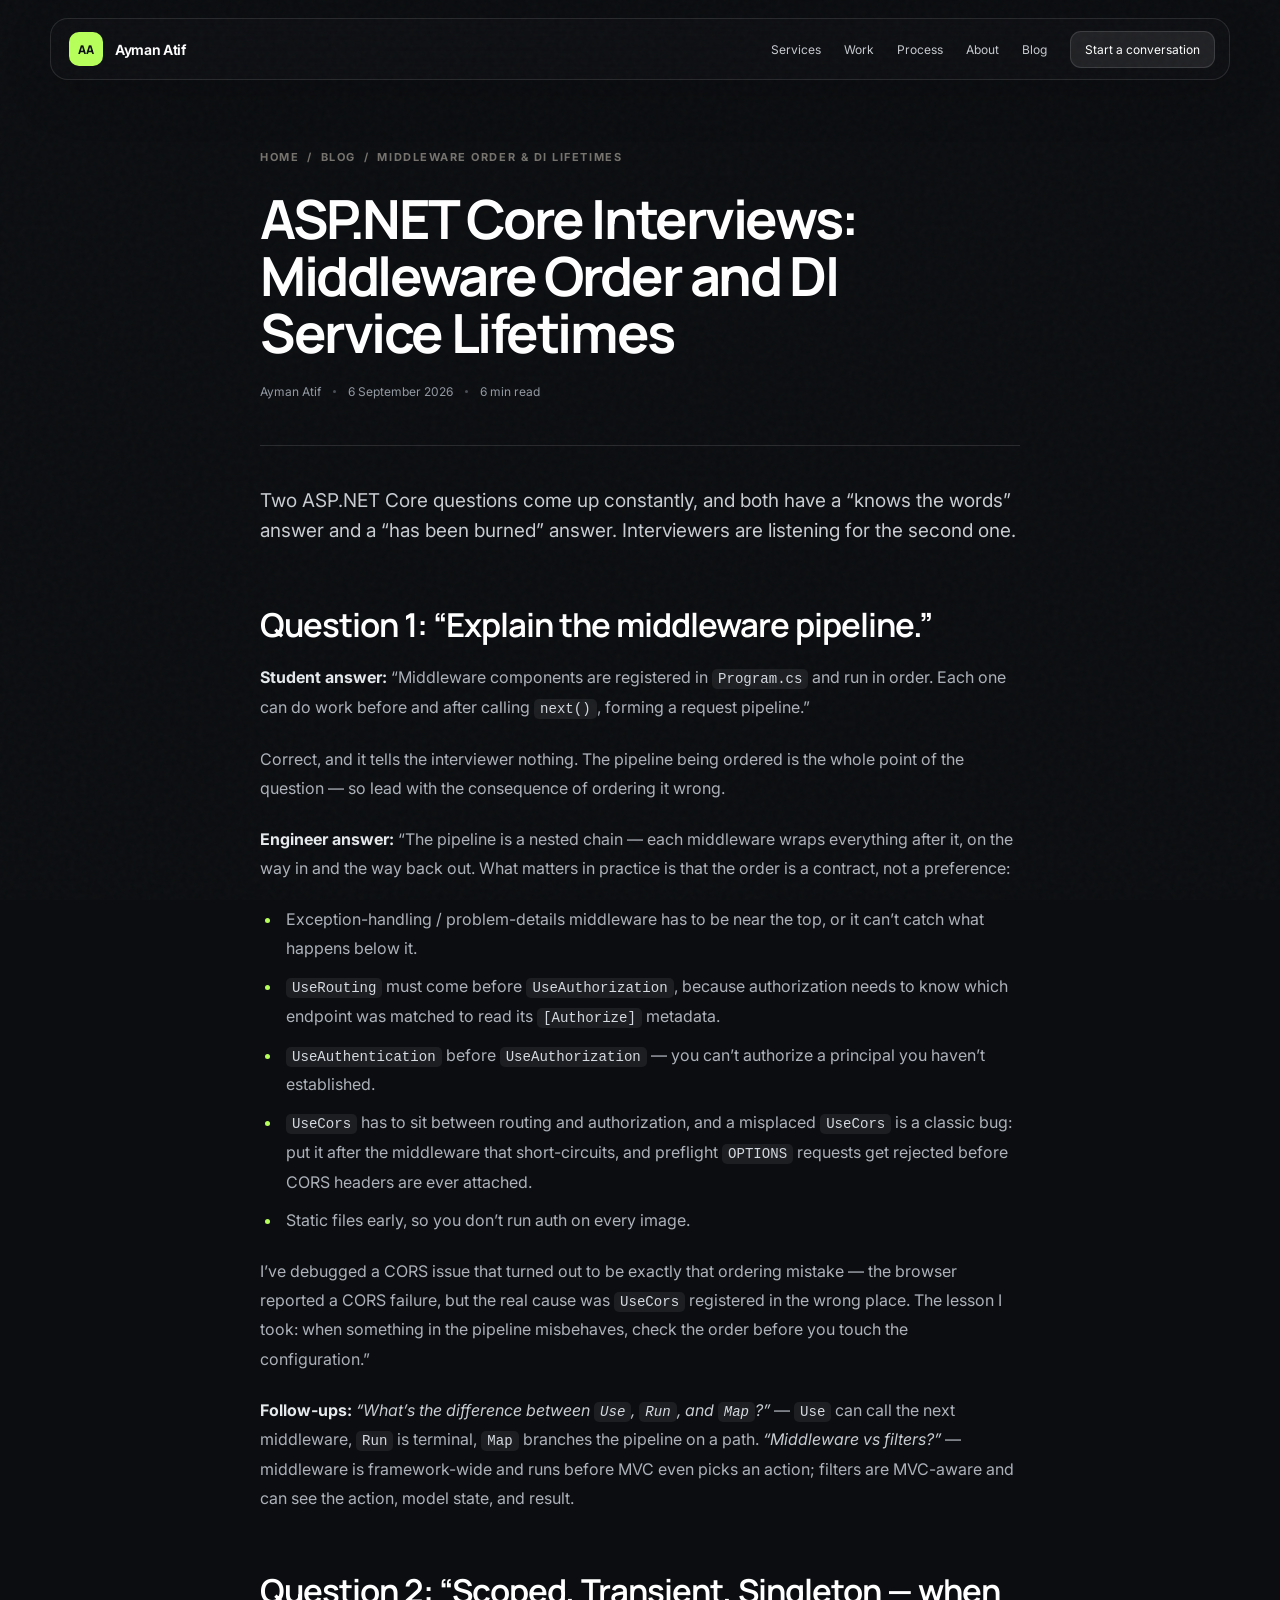
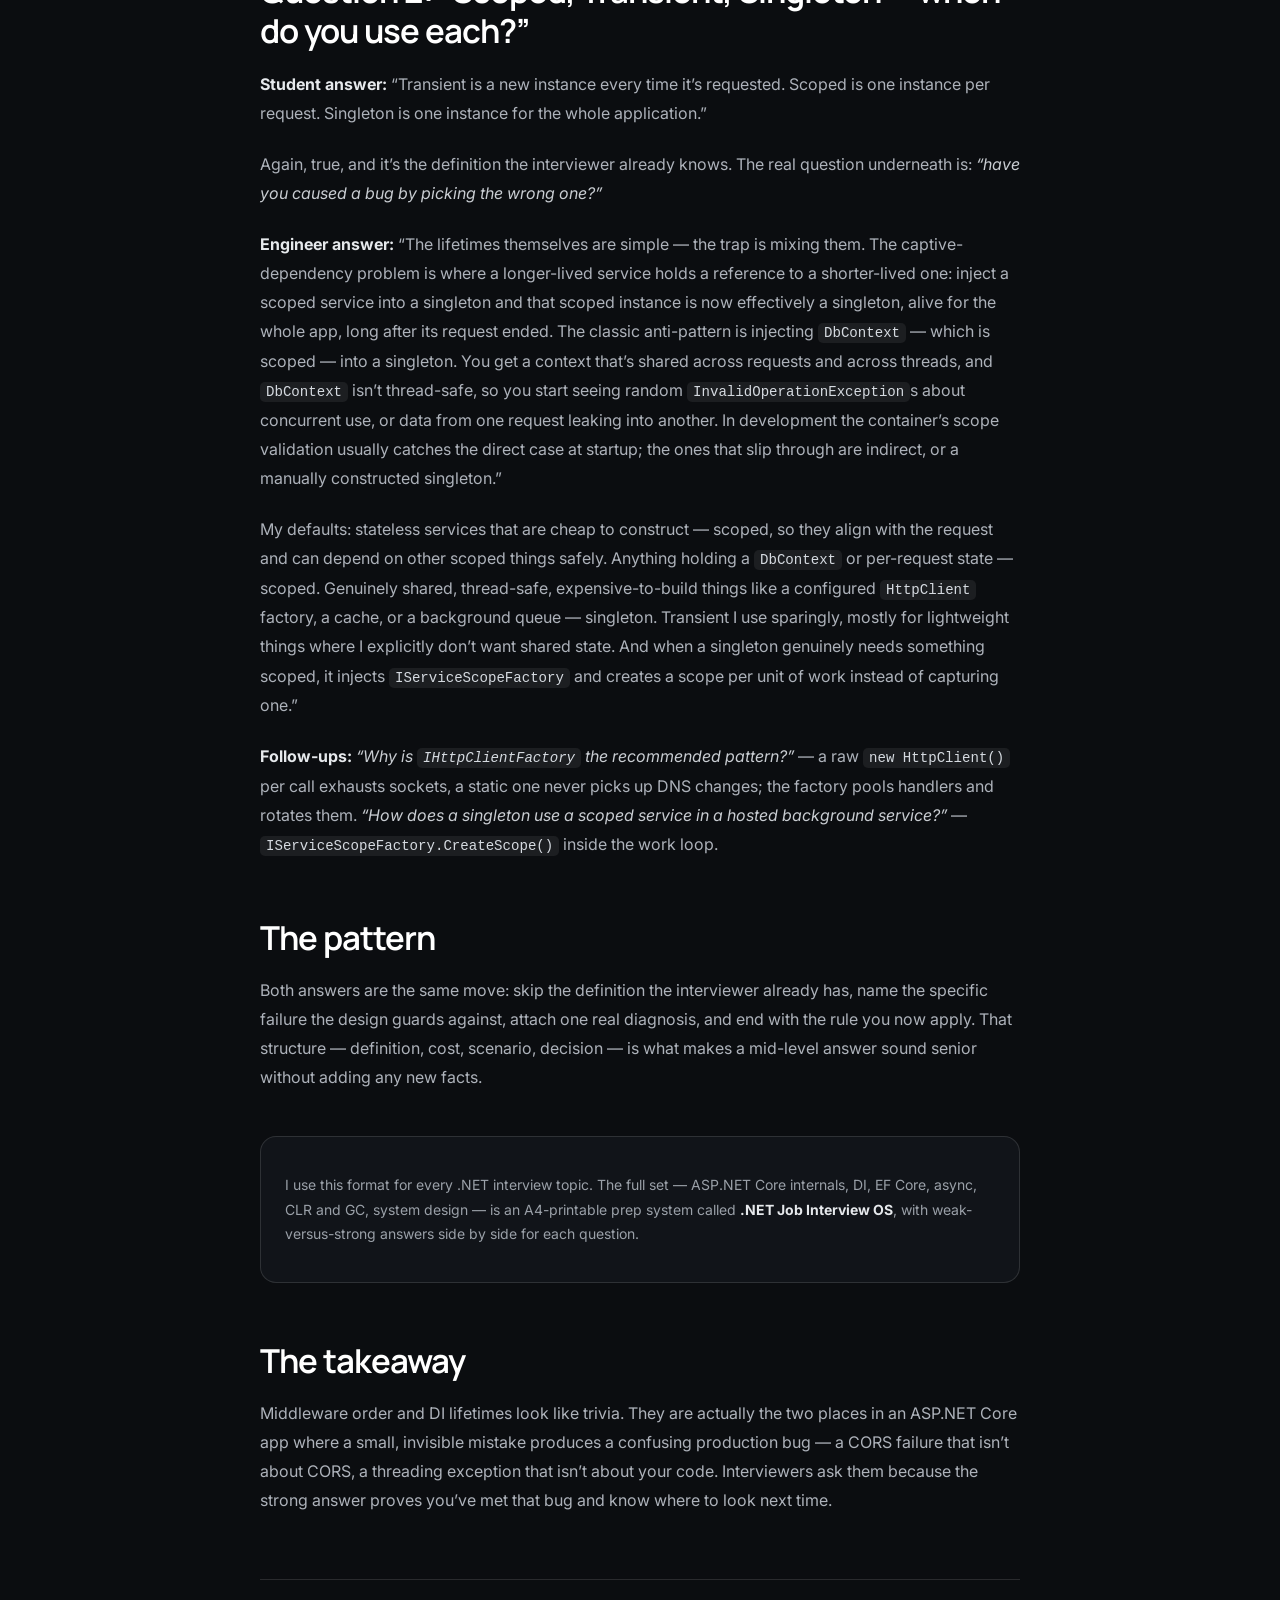
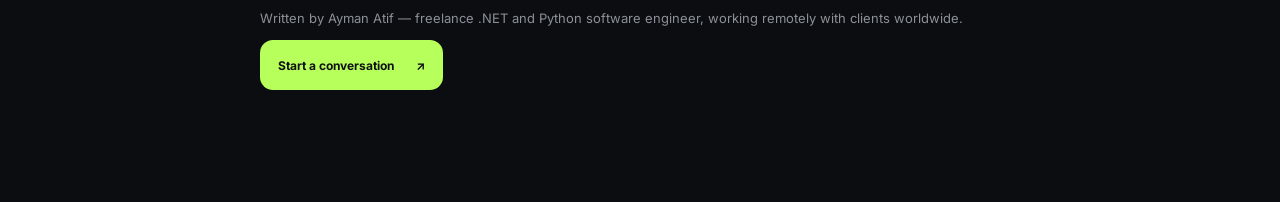
==== commit e6debd59: "Add files via upload" ====
--- a/blog/aspnet-core-middleware-order-di-lifetimes/index.html
+++ b/blog/aspnet-core-middleware-order-di-lifetimes/index.html
@@ -167,7 +167,7 @@
 
         <p>Again, true, and it&rsquo;s the definition the interviewer already knows. The real question underneath is: <em>&ldquo;have you caused a bug by picking the wrong one?&rdquo;</em></p>
 
-        <p><strong>Engineer answer:</strong> &ldquo;The lifetimes themselves are simple &mdash; the trap is mixing them. The captive-dependency problem is where a longer-lived service holds a reference to a shorter-lived one: inject a scoped service into a singleton and that scoped instance is now effectively a singleton, alive for the whole app, long after its request ended. The dangerous version is injecting <code>DbContext</code> &mdash; which is scoped &mdash; into a singleton. You get a context that&rsquo;s shared across requests and across threads, and <code>DbContext</code> isn&rsquo;t thread-safe, so you start seeing random <code>InvalidOperationException</code>s about concurrent use, or data from one request leaking into another. In development the container&rsquo;s scope validation usually catches the direct case at startup; the ones that slip through are indirect, or a manually constructed singleton.</p>
+        <p><strong>Engineer answer:</strong> &ldquo;The lifetimes themselves are simple &mdash; the trap is mixing them. The captive-dependency problem is where a longer-lived service holds a reference to a shorter-lived one: inject a scoped service into a singleton and that scoped instance is now effectively a singleton, alive for the whole app, long after its request ended. The classic anti-pattern is injecting <code>DbContext</code> &mdash; which is scoped &mdash; into a singleton. You get a context that&rsquo;s shared across requests and across threads, and <code>DbContext</code> isn&rsquo;t thread-safe, so you start seeing random <code>InvalidOperationException</code>s about concurrent use, or data from one request leaking into another. In development the container&rsquo;s scope validation usually catches the direct case at startup; the ones that slip through are indirect, or a manually constructed singleton.&rdquo;</p>
 
         <p>My defaults: stateless services that are cheap to construct &mdash; scoped, so they align with the request and can depend on other scoped things safely. Anything holding a <code>DbContext</code> or per-request state &mdash; scoped. Genuinely shared, thread-safe, expensive-to-build things like a configured <code>HttpClient</code> factory, a cache, or a background queue &mdash; singleton. Transient I use sparingly, mostly for lightweight things where I explicitly don&rsquo;t want shared state. And when a singleton genuinely needs something scoped, it injects <code>IServiceScopeFactory</code> and creates a scope per unit of work instead of capturing one.&rdquo;</p>
 
